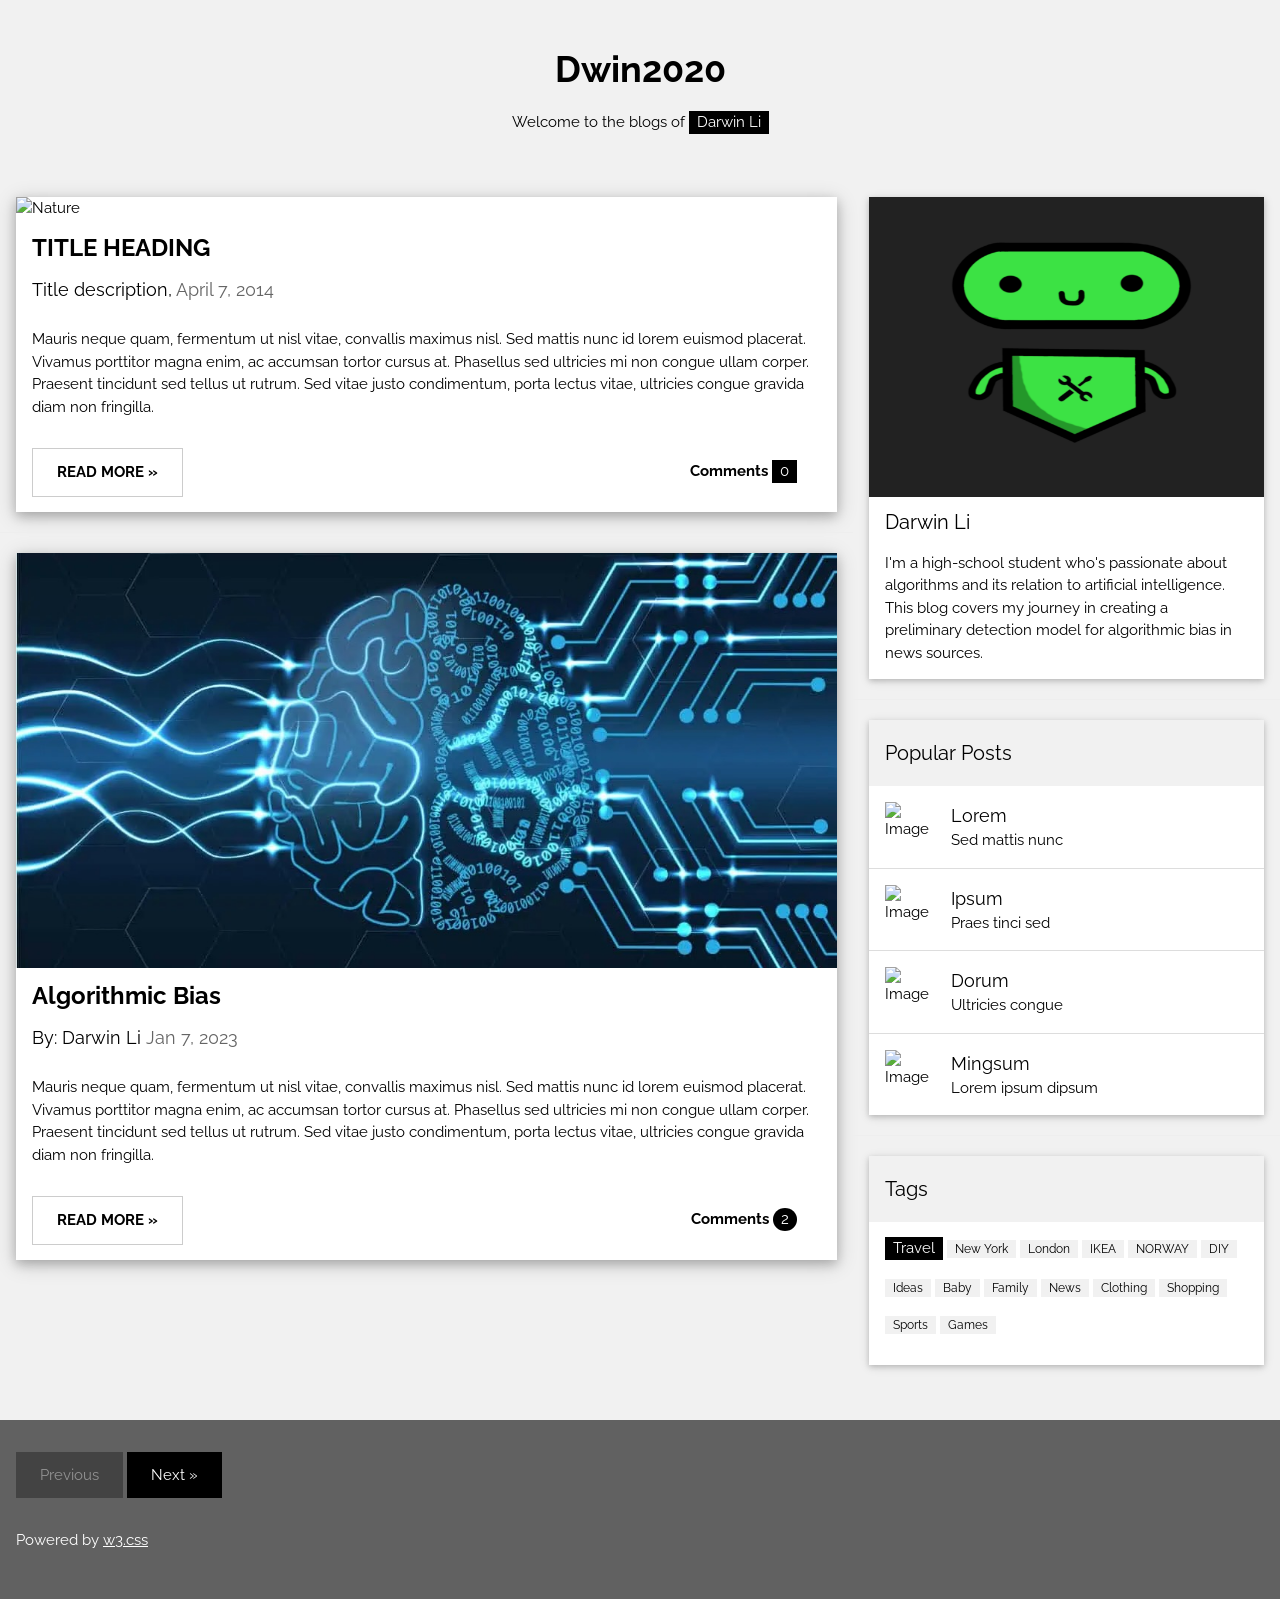
==== docs/index.html @ 4275fcce "intialization" ====
<!DOCTYPE html>
<html>
<head>
<title>W3.CSS Template</title>
<meta charset="UTF-8">
<meta name="viewport" content="width=device-width, initial-scale=1">
<link rel="stylesheet" href="https://www.w3schools.com/w3css/4/w3.css">
<link rel="stylesheet" href="https://fonts.googleapis.com/css?family=Raleway">
<link rel="stylesheet" href="index.css">
<style>
body,h1,h2,h3,h4,h5 {font-family: "Raleway", sans-serif}
</style>
</head>
<body class="w3-light-grey">

<!-- w3-content defines a container for fixed size centered content, 
and is wrapped around the whole page content, except for the footer in this example -->
<div class="w3-content" style="max-width:1400px">

<!-- Header -->
<header class="w3-container w3-center w3-padding-32"> 
  <h1><b>Dwin2020</b></h1>
  <p>Welcome to the blogs of <span class="w3-tag">Darwin Li</span></p>
</header>

<!-- Grid -->
<div class="w3-row">

<!-- Blog entries -->
<div class="w3-col l8 s12">
  <!-- Blog entry -->
  <div class="w3-card-4 w3-margin w3-white">
    <img src="./src/img/ai.jpg" alt="Nature" style="width:100%">
    <div class="w3-container">
      <h3><b>TITLE HEADING</b></h3>
      <h5>Title description, <span class="w3-opacity">April 7, 2014</span></h5>
    </div>

    <div class="w3-container">
      <p>Mauris neque quam, fermentum ut nisl vitae, convallis maximus nisl. Sed mattis nunc id lorem euismod placerat. Vivamus porttitor magna enim, ac accumsan tortor cursus at. Phasellus sed ultricies mi non congue ullam corper. Praesent tincidunt sed
        tellus ut rutrum. Sed vitae justo condimentum, porta lectus vitae, ultricies congue gravida diam non fringilla.</p>
      <div class="w3-row">
        <div class="w3-col m8 s12">
          <p><button class="w3-button w3-padding-large w3-white w3-border"><b>READ MORE »</b></button></p>
        </div>
        <div class="w3-col m4 w3-hide-small">
          <p><span class="w3-padding-large w3-right"><b>Comments  </b> <span class="w3-tag">0</span></span></p>
        </div>
      </div>
    </div>
  </div>
  <hr>

  <!-- Blog entry -->
  <div class="w3-card-4 w3-margin w3-white">
  <img src="./img/ai.jpg" alt="Norway" style="width:100%">
    <div class="w3-container">
      <h3><b>Algorithmic Bias</b></h3>
      <h5>By: Darwin Li <span class="w3-opacity">Jan 7, 2023</span></h5>
    </div>

    <div class="w3-container">
      <p>Mauris neque quam, fermentum ut nisl vitae, convallis maximus nisl. Sed mattis nunc id lorem euismod placerat. Vivamus porttitor magna enim, ac accumsan tortor cursus at. Phasellus sed ultricies mi non congue ullam corper. Praesent tincidunt sed
        tellus ut rutrum. Sed vitae justo condimentum, porta lectus vitae, ultricies congue gravida diam non fringilla.</p>
      <div class="w3-row">
        <div class="w3-col m8 s12">
          <p><button class="w3-button w3-padding-large w3-white w3-border"><b>READ MORE »</b></button></p>
        </div>
        <div class="w3-col m4 w3-hide-small">
          <p><span class="w3-padding-large w3-right"><b>Comments  </b> <span class="w3-badge">2</span></span></p>
        </div>
      </div>
    </div>
  </div>
<!-- END BLOG ENTRIES -->
</div>

<!-- Introduction menu -->
<div class="w3-col l4">
  <!-- About Card -->
  <div class="w3-card w3-margin w3-margin-top"> 
  <img src="./img/headshot.jpg" style="width:100%; height:300px">
    <div class="w3-container w3-white">
      <h4>Darwin Li</h4>
      <p>I'm a high-school student who's passionate about algorithms and its relation to artificial intelligence. This blog covers my journey in creating a preliminary detection model for algorithmic bias in news sources. </p>
    </div>
  </div><hr>
  
  <!-- Posts -->
  <div class="w3-card w3-margin">
    <div class="w3-container w3-padding">
      <h4>Popular Posts</h4>
    </div>
    <ul class="w3-ul w3-hoverable w3-white">
      <li class="w3-padding-16">
        <img src="/w3images/workshop.jpg" alt="Image" class="w3-left w3-margin-right" style="width:50px">
        <span class="w3-large">Lorem</span><br>
        <span>Sed mattis nunc</span>
      </li>
      <li class="w3-padding-16">
        <img src="/w3images/gondol.jpg" alt="Image" class="w3-left w3-margin-right" style="width:50px">
        <span class="w3-large">Ipsum</span><br>
        <span>Praes tinci sed</span>
      </li> 
      <li class="w3-padding-16">
        <img src="/w3images/skies.jpg" alt="Image" class="w3-left w3-margin-right" style="width:50px">
        <span class="w3-large">Dorum</span><br>
        <span>Ultricies congue</span>
      </li>   
      <li class="w3-padding-16 w3-hide-medium w3-hide-small">
        <img src="/w3images/rock.jpg" alt="Image" class="w3-left w3-margin-right" style="width:50px">
        <span class="w3-large">Mingsum</span><br>
        <span>Lorem ipsum dipsum</span>
      </li>  
    </ul>
  </div>
  <hr> 
 
  <!-- Labels / tags -->
  <div class="w3-card w3-margin">
    <div class="w3-container w3-padding">
      <h4>Tags</h4>
    </div>
    <div class="w3-container w3-white">
    <p><span class="w3-tag w3-black w3-margin-bottom">Travel</span> <span class="w3-tag w3-light-grey w3-small w3-margin-bottom">New York</span> <span class="w3-tag w3-light-grey w3-small w3-margin-bottom">London</span>
      <span class="w3-tag w3-light-grey w3-small w3-margin-bottom">IKEA</span> <span class="w3-tag w3-light-grey w3-small w3-margin-bottom">NORWAY</span> <span class="w3-tag w3-light-grey w3-small w3-margin-bottom">DIY</span>
      <span class="w3-tag w3-light-grey w3-small w3-margin-bottom">Ideas</span> <span class="w3-tag w3-light-grey w3-small w3-margin-bottom">Baby</span> <span class="w3-tag w3-light-grey w3-small w3-margin-bottom">Family</span>
      <span class="w3-tag w3-light-grey w3-small w3-margin-bottom">News</span> <span class="w3-tag w3-light-grey w3-small w3-margin-bottom">Clothing</span> <span class="w3-tag w3-light-grey w3-small w3-margin-bottom">Shopping</span>
      <span class="w3-tag w3-light-grey w3-small w3-margin-bottom">Sports</span> <span class="w3-tag w3-light-grey w3-small w3-margin-bottom">Games</span>
    </p>
    </div>
  </div>
  
<!-- END Introduction Menu -->
</div>

<!-- END GRID -->
</div><br>

<!-- END w3-content -->
</div>

<!-- Footer -->
<footer class="w3-container w3-dark-grey w3-padding-32 w3-margin-top">
  <button class="w3-button w3-black w3-disabled w3-padding-large w3-margin-bottom">Previous</button>
  <button class="w3-button w3-black w3-padding-large w3-margin-bottom">Next »</button>
  <p>Powered by <a href="https://www.w3schools.com/w3css/default.asp" target="_blank">w3.css</a></p>
</footer>

</body>
</html>
---- docs/index.css ----
.intro {
    text-align: center;
}
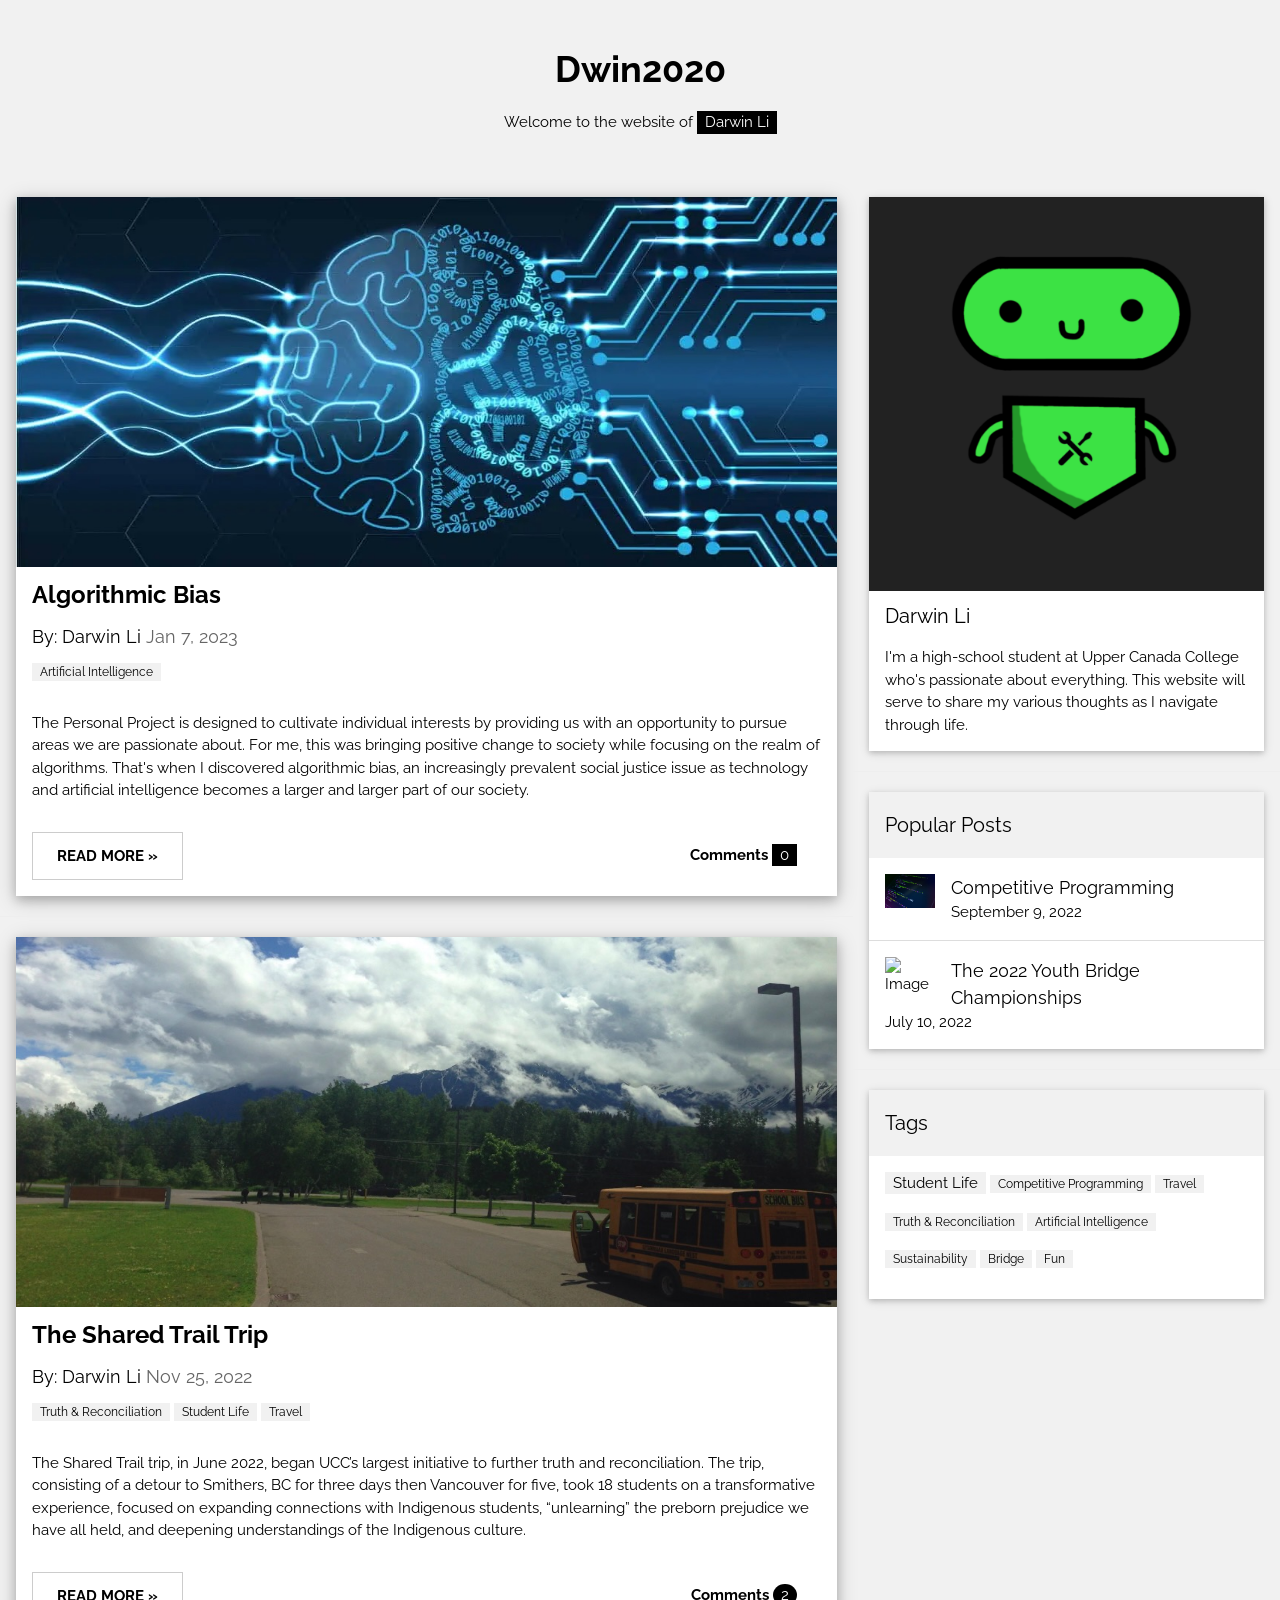
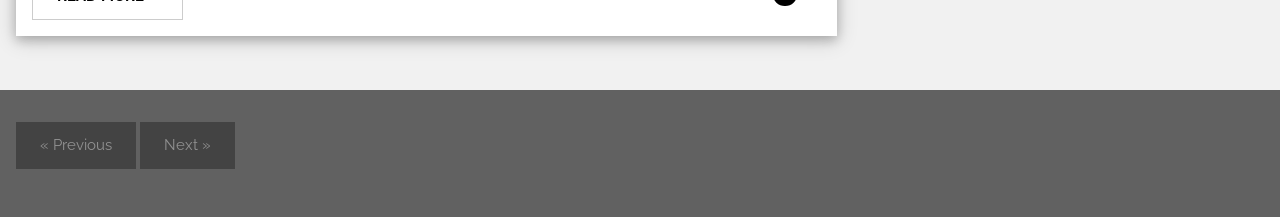
==== commit 718b562f: "update" ====
--- a/docs/index.html
+++ b/docs/index.html
@@ -1,12 +1,12 @@
 <!DOCTYPE html>
 <html>
 <head>
-<title>W3.CSS Template</title>
+<title>Dwin2020.ca</title>
 <meta charset="UTF-8">
 <meta name="viewport" content="width=device-width, initial-scale=1">
 <link rel="stylesheet" href="https://www.w3schools.com/w3css/4/w3.css">
 <link rel="stylesheet" href="https://fonts.googleapis.com/css?family=Raleway">
-<link rel="stylesheet" href="index.css">
+<link rel="stylesheet" href="./index.css">
 <style>
 body,h1,h2,h3,h4,h5 {font-family: "Raleway", sans-serif}
 </style>
@@ -20,7 +20,7 @@
 <!-- Header -->
 <header class="w3-container w3-center w3-padding-32"> 
   <h1><b>Dwin2020</b></h1>
-  <p>Welcome to the blogs of <span class="w3-tag">Darwin Li</span></p>
+  <p>Welcome to the website of <span class="w3-tag">Darwin Li</span></p>
 </header>
 
 <!-- Grid -->
@@ -30,18 +30,18 @@
 <div class="w3-col l8 s12">
   <!-- Blog entry -->
   <div class="w3-card-4 w3-margin w3-white">
-    <img src="./src/img/ai.jpg" alt="Nature" style="width:100%">
+    <img class="blog-img" src="img/ai.jpg" alt="AI" style="width:100%">
     <div class="w3-container">
-      <h3><b>TITLE HEADING</b></h3>
-      <h5>Title description, <span class="w3-opacity">April 7, 2014</span></h5>
+      <h3><b>Algorithmic Bias</b></h3>
+      <h5>By: Darwin Li <span class="w3-opacity">Jan 7, 2023</span></h5>
+      <span class="w3-tag w3-light-grey w3-small w3-margin-bottom">Artificial Intelligence</span>
     </div>
 
     <div class="w3-container">
-      <p>Mauris neque quam, fermentum ut nisl vitae, convallis maximus nisl. Sed mattis nunc id lorem euismod placerat. Vivamus porttitor magna enim, ac accumsan tortor cursus at. Phasellus sed ultricies mi non congue ullam corper. Praesent tincidunt sed
-        tellus ut rutrum. Sed vitae justo condimentum, porta lectus vitae, ultricies congue gravida diam non fringilla.</p>
-      <div class="w3-row">
+      <p>The Personal Project is designed to cultivate individual interests by providing us with an opportunity to pursue areas we are passionate about. For me, this was bringing positive change to society while focusing on the realm of algorithms. That's when I discovered algorithmic bias, an increasingly prevalent social justice issue as technology and artificial intelligence becomes a larger and larger part of our society. </p>
+        <div class="w3-row">
         <div class="w3-col m8 s12">
-          <p><button class="w3-button w3-padding-large w3-white w3-border"><b>READ MORE »</b></button></p>
+          <p><button class="w3-button w3-padding-large w3-white w3-border" onclick="window.location.href = './blogs/ai.html';"><b>READ MORE »</b></button></p>
         </div>
         <div class="w3-col m4 w3-hide-small">
           <p><span class="w3-padding-large w3-right"><b>Comments  </b> <span class="w3-tag">0</span></span></p>
@@ -53,18 +53,19 @@
 
   <!-- Blog entry -->
   <div class="w3-card-4 w3-margin w3-white">
-  <img src="./img/ai.jpg" alt="Norway" style="width:100%">
+  <img class="blog-img" src="img/trc.jpg" alt="Truth & Reconciliation" style="width:100%">
     <div class="w3-container">
-      <h3><b>Algorithmic Bias</b></h3>
-      <h5>By: Darwin Li <span class="w3-opacity">Jan 7, 2023</span></h5>
+      <h3><b>The Shared Trail Trip</b></h3>
+      <h5>By: Darwin Li <span class="w3-opacity">Nov 25, 2022</span></h5>
+      <span class="w3-tag w3-light-grey w3-small w3-margin-bottom">Truth & Reconciliation</span>
+      <span class="w3-tag w3-light-grey w3-small w3-margin-bottom">Student Life</span> <span class="w3-tag w3-light-grey w3-small w3-margin-bottom">Travel</span>
     </div>
 
     <div class="w3-container">
-      <p>Mauris neque quam, fermentum ut nisl vitae, convallis maximus nisl. Sed mattis nunc id lorem euismod placerat. Vivamus porttitor magna enim, ac accumsan tortor cursus at. Phasellus sed ultricies mi non congue ullam corper. Praesent tincidunt sed
-        tellus ut rutrum. Sed vitae justo condimentum, porta lectus vitae, ultricies congue gravida diam non fringilla.</p>
+      <p>The Shared Trail trip, in June 2022, began UCC’s largest initiative to further truth and reconciliation. The trip, consisting of a detour to Smithers, BC for three days then Vancouver for five, took 18 students on a transformative experience, focused on expanding connections with Indigenous students, “unlearning” the preborn prejudice we have all held, and deepening understandings of the Indigenous culture. </p>
       <div class="w3-row">
         <div class="w3-col m8 s12">
-          <p><button class="w3-button w3-padding-large w3-white w3-border"><b>READ MORE »</b></button></p>
+          <p><button class="w3-button w3-padding-large w3-white w3-border" onclick="window.location.href = './blogs/trc.html';"><b>READ MORE »</b></button></p>
         </div>
         <div class="w3-col m4 w3-hide-small">
           <p><span class="w3-padding-large w3-right"><b>Comments  </b> <span class="w3-badge">2</span></span></p>
@@ -79,10 +80,10 @@
 <div class="w3-col l4">
   <!-- About Card -->
   <div class="w3-card w3-margin w3-margin-top"> 
-  <img src="./img/headshot.jpg" style="width:100%; height:300px">
+  <img src="img/headshot.jpg" style="width:100%">
     <div class="w3-container w3-white">
       <h4>Darwin Li</h4>
-      <p>I'm a high-school student who's passionate about algorithms and its relation to artificial intelligence. This blog covers my journey in creating a preliminary detection model for algorithmic bias in news sources. </p>
+      <p>I'm a high-school student at Upper Canada College who's passionate about everything. This website will serve to share my various thoughts as I navigate through life.  </p>
     </div>
   </div><hr>
   
@@ -92,16 +93,17 @@
       <h4>Popular Posts</h4>
     </div>
     <ul class="w3-ul w3-hoverable w3-white">
-      <li class="w3-padding-16">
-        <img src="/w3images/workshop.jpg" alt="Image" class="w3-left w3-margin-right" style="width:50px">
-        <span class="w3-large">Lorem</span><br>
-        <span>Sed mattis nunc</span>
+      <li class="w3-padding-16" onclick="window.location.href = './blogs/cp.html';">
+        <img src="img/cp.jpg" alt="Image" class="w3-left w3-margin-right" style="width:50px">
+        <span class="w3-large">Competitive Programming</span><br>
+        <span>September 9, 2022</span>
       </li>
-      <li class="w3-padding-16">
-        <img src="/w3images/gondol.jpg" alt="Image" class="w3-left w3-margin-right" style="width:50px">
-        <span class="w3-large">Ipsum</span><br>
-        <span>Praes tinci sed</span>
+      <li class="w3-padding-16" onclick="window.location.href = './blogs/bridge.html';">
+        <img src="img/bridge.jpg" alt="Image" class="pop-blogs w3-left w3-margin-right" style="width:50px">
+        <span class="w3-large">The 2022 Youth Bridge Championships</span><br>
+        <span>July 10, 2022</span>
       </li> 
+      <!--
       <li class="w3-padding-16">
         <img src="/w3images/skies.jpg" alt="Image" class="w3-left w3-margin-right" style="width:50px">
         <span class="w3-large">Dorum</span><br>
@@ -112,6 +114,7 @@
         <span class="w3-large">Mingsum</span><br>
         <span>Lorem ipsum dipsum</span>
       </li>  
+      -->
     </ul>
   </div>
   <hr> 
@@ -122,11 +125,9 @@
       <h4>Tags</h4>
     </div>
     <div class="w3-container w3-white">
-    <p><span class="w3-tag w3-black w3-margin-bottom">Travel</span> <span class="w3-tag w3-light-grey w3-small w3-margin-bottom">New York</span> <span class="w3-tag w3-light-grey w3-small w3-margin-bottom">London</span>
-      <span class="w3-tag w3-light-grey w3-small w3-margin-bottom">IKEA</span> <span class="w3-tag w3-light-grey w3-small w3-margin-bottom">NORWAY</span> <span class="w3-tag w3-light-grey w3-small w3-margin-bottom">DIY</span>
-      <span class="w3-tag w3-light-grey w3-small w3-margin-bottom">Ideas</span> <span class="w3-tag w3-light-grey w3-small w3-margin-bottom">Baby</span> <span class="w3-tag w3-light-grey w3-small w3-margin-bottom">Family</span>
-      <span class="w3-tag w3-light-grey w3-small w3-margin-bottom">News</span> <span class="w3-tag w3-light-grey w3-small w3-margin-bottom">Clothing</span> <span class="w3-tag w3-light-grey w3-small w3-margin-bottom">Shopping</span>
-      <span class="w3-tag w3-light-grey w3-small w3-margin-bottom">Sports</span> <span class="w3-tag w3-light-grey w3-small w3-margin-bottom">Games</span>
+    <p><span class="w3-tag w3-light-grey w3-margin-bottom" onclick="changeTag('SL')">Student Life</span> <span class="w3-tag w3-light-grey w3-small w3-margin-bottom">Competitive Programming</span> <span class="w3-tag w3-light-grey w3-small w3-margin-bottom">Travel</span>
+      <span class="w3-tag w3-light-grey w3-small w3-margin-bottom">Truth & Reconciliation</span> <span class="w3-tag w3-light-grey w3-small w3-margin-bottom">Artificial Intelligence</span> <span class="w3-tag w3-light-grey w3-small w3-margin-bottom">Sustainability</span>
+      <span class="w3-tag w3-light-grey w3-small w3-margin-bottom">Bridge</span> <span class="w3-tag w3-light-grey w3-small w3-margin-bottom">Fun</span>
     </p>
     </div>
   </div>
@@ -142,10 +143,16 @@
 
 <!-- Footer -->
 <footer class="w3-container w3-dark-grey w3-padding-32 w3-margin-top">
-  <button class="w3-button w3-black w3-disabled w3-padding-large w3-margin-bottom">Previous</button>
-  <button class="w3-button w3-black w3-padding-large w3-margin-bottom">Next »</button>
-  <p>Powered by <a href="https://www.w3schools.com/w3css/default.asp" target="_blank">w3.css</a></p>
+  <button class="w3-button w3-black w3-disabled w3-padding-large w3-margin-bottom">« Previous</button>
+  <button class="w3-button w3-black w3-disabled w3-padding-large w3-margin-bottom">Next »</button>
+  <!-- <p>Powered by <a href="https://www.w3schools.com/w3css/default.asp" target="_blank">w3.css</a></p> -->
 </footer>
-
+<script type='text/javascript'>
+  function changeTag(x) {
+    console.log(100)
+    document.getElementsByClassName("w3-tag w3-light-grey w3-margin-bottom").className = "w3-tag w3-black w3-small w3-margin-bottom";
+    // document.getElementsByClassName("w3-id").classList.add("w3-black")
+  }
+</script>
 </body>
 </html>
--- a/docs/index.css
+++ b/docs/index.css
@@ -1,3 +1,37 @@
 .intro {
     text-align: center;
+}
+.blog-img {
+    height:40%;
+    max-height: 370px;
+}
+.pop-blogs {
+    width:20%;
+}
+.head-img {
+    width: 80%;
+    display: block;
+    margin-top: 50px;
+    margin-left: auto;
+    margin-right: auto;
+}
+.author-txt {
+    position:relative;
+    margin-left: auto;
+    margin-right: auto;
+    width:80%;
+}
+.blog-txt {
+    font-size: 18px;
+    width:83%;
+    margin-left: auto;
+    margin-right: auto;
+}
+.sub-img {
+    display: block;
+    margin-top: 50px;
+    margin-left: auto;
+    margin-right: auto;
+    max-width: 600px;
+    margin-bottom: 80px;
 }
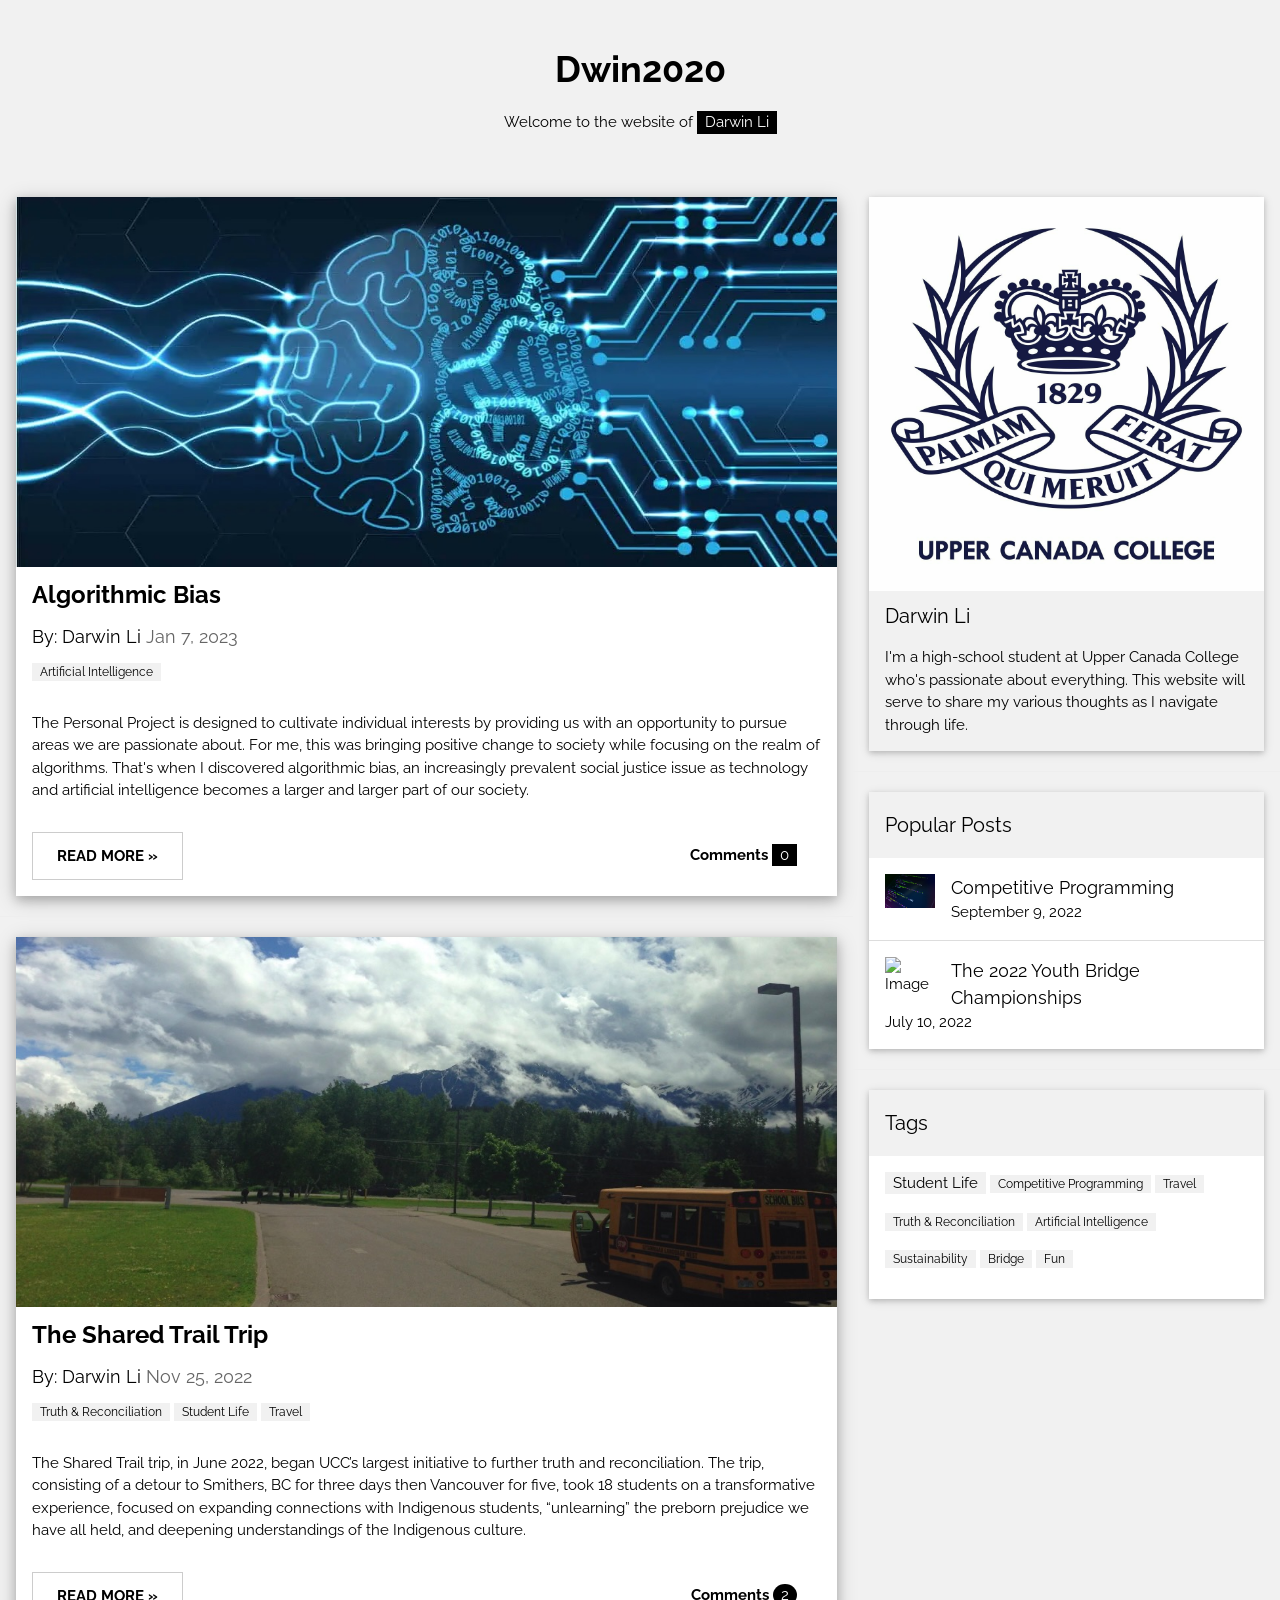
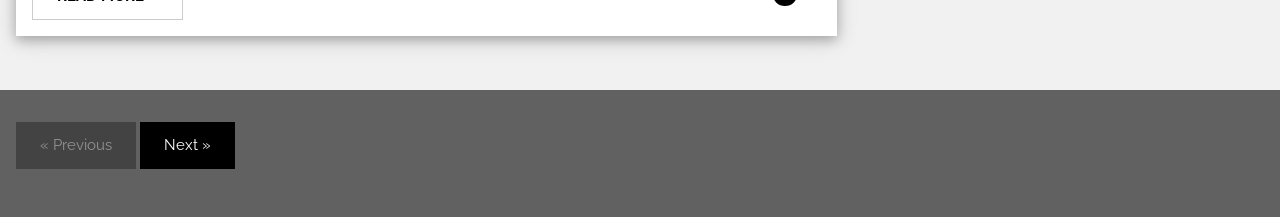
==== commit 0e2bb795: "add logo" ====
--- a/docs/index.html
+++ b/docs/index.html
@@ -41,7 +41,7 @@
       <p>The Personal Project is designed to cultivate individual interests by providing us with an opportunity to pursue areas we are passionate about. For me, this was bringing positive change to society while focusing on the realm of algorithms. That's when I discovered algorithmic bias, an increasingly prevalent social justice issue as technology and artificial intelligence becomes a larger and larger part of our society. </p>
         <div class="w3-row">
         <div class="w3-col m8 s12">
-          <p><button class="w3-button w3-padding-large w3-white w3-border" onclick="window.location.href = './blogs/ai.html';"><b>READ MORE »</b></button></p>
+          <p><button class="w3-button w3-padding-large w3-white w3-border" onclick="window.location.href = './pages/ai.html';"><b>READ MORE »</b></button></p>
         </div>
         <div class="w3-col m4 w3-hide-small">
           <p><span class="w3-padding-large w3-right"><b>Comments  </b> <span class="w3-tag">0</span></span></p>
@@ -65,7 +65,7 @@
       <p>The Shared Trail trip, in June 2022, began UCC’s largest initiative to further truth and reconciliation. The trip, consisting of a detour to Smithers, BC for three days then Vancouver for five, took 18 students on a transformative experience, focused on expanding connections with Indigenous students, “unlearning” the preborn prejudice we have all held, and deepening understandings of the Indigenous culture. </p>
       <div class="w3-row">
         <div class="w3-col m8 s12">
-          <p><button class="w3-button w3-padding-large w3-white w3-border" onclick="window.location.href = './blogs/trc.html';"><b>READ MORE »</b></button></p>
+          <p><button class="w3-button w3-padding-large w3-white w3-border" onclick="window.location.href = './pages/trc.html';"><b>READ MORE »</b></button></p>
         </div>
         <div class="w3-col m4 w3-hide-small">
           <p><span class="w3-padding-large w3-right"><b>Comments  </b> <span class="w3-badge">2</span></span></p>
@@ -80,8 +80,8 @@
 <div class="w3-col l4">
   <!-- About Card -->
   <div class="w3-card w3-margin w3-margin-top"> 
-  <img src="img/headshot.jpg" style="width:100%">
-    <div class="w3-container w3-white">
+  <img src="img/ucc.png" style="width:100%">
+    <div class="w3-container w3-light-grey">
       <h4>Darwin Li</h4>
       <p>I'm a high-school student at Upper Canada College who's passionate about everything. This website will serve to share my various thoughts as I navigate through life.  </p>
     </div>
@@ -93,12 +93,12 @@
       <h4>Popular Posts</h4>
     </div>
     <ul class="w3-ul w3-hoverable w3-white">
-      <li class="w3-padding-16" onclick="window.location.href = './blogs/cp.html';">
+      <li class="w3-padding-16" onclick="window.location.href = './pages/cp.html';">
         <img src="img/cp.jpg" alt="Image" class="w3-left w3-margin-right" style="width:50px">
         <span class="w3-large">Competitive Programming</span><br>
         <span>September 9, 2022</span>
       </li>
-      <li class="w3-padding-16" onclick="window.location.href = './blogs/bridge.html';">
+      <li class="w3-padding-16" onclick="window.location.href = './pages/salso.html';">
         <img src="img/bridge.jpg" alt="Image" class="pop-blogs w3-left w3-margin-right" style="width:50px">
         <span class="w3-large">The 2022 Youth Bridge Championships</span><br>
         <span>July 10, 2022</span>
@@ -144,7 +144,7 @@
 <!-- Footer -->
 <footer class="w3-container w3-dark-grey w3-padding-32 w3-margin-top">
   <button class="w3-button w3-black w3-disabled w3-padding-large w3-margin-bottom">« Previous</button>
-  <button class="w3-button w3-black w3-disabled w3-padding-large w3-margin-bottom">Next »</button>
+  <button class="w3-button w3-black w3-padding-large w3-margin-bottom" onclick="window.location.href = './pages/page2.html';">Next »</button>
   <!-- <p>Powered by <a href="https://www.w3schools.com/w3css/default.asp" target="_blank">w3.css</a></p> -->
 </footer>
 <script type='text/javascript'>
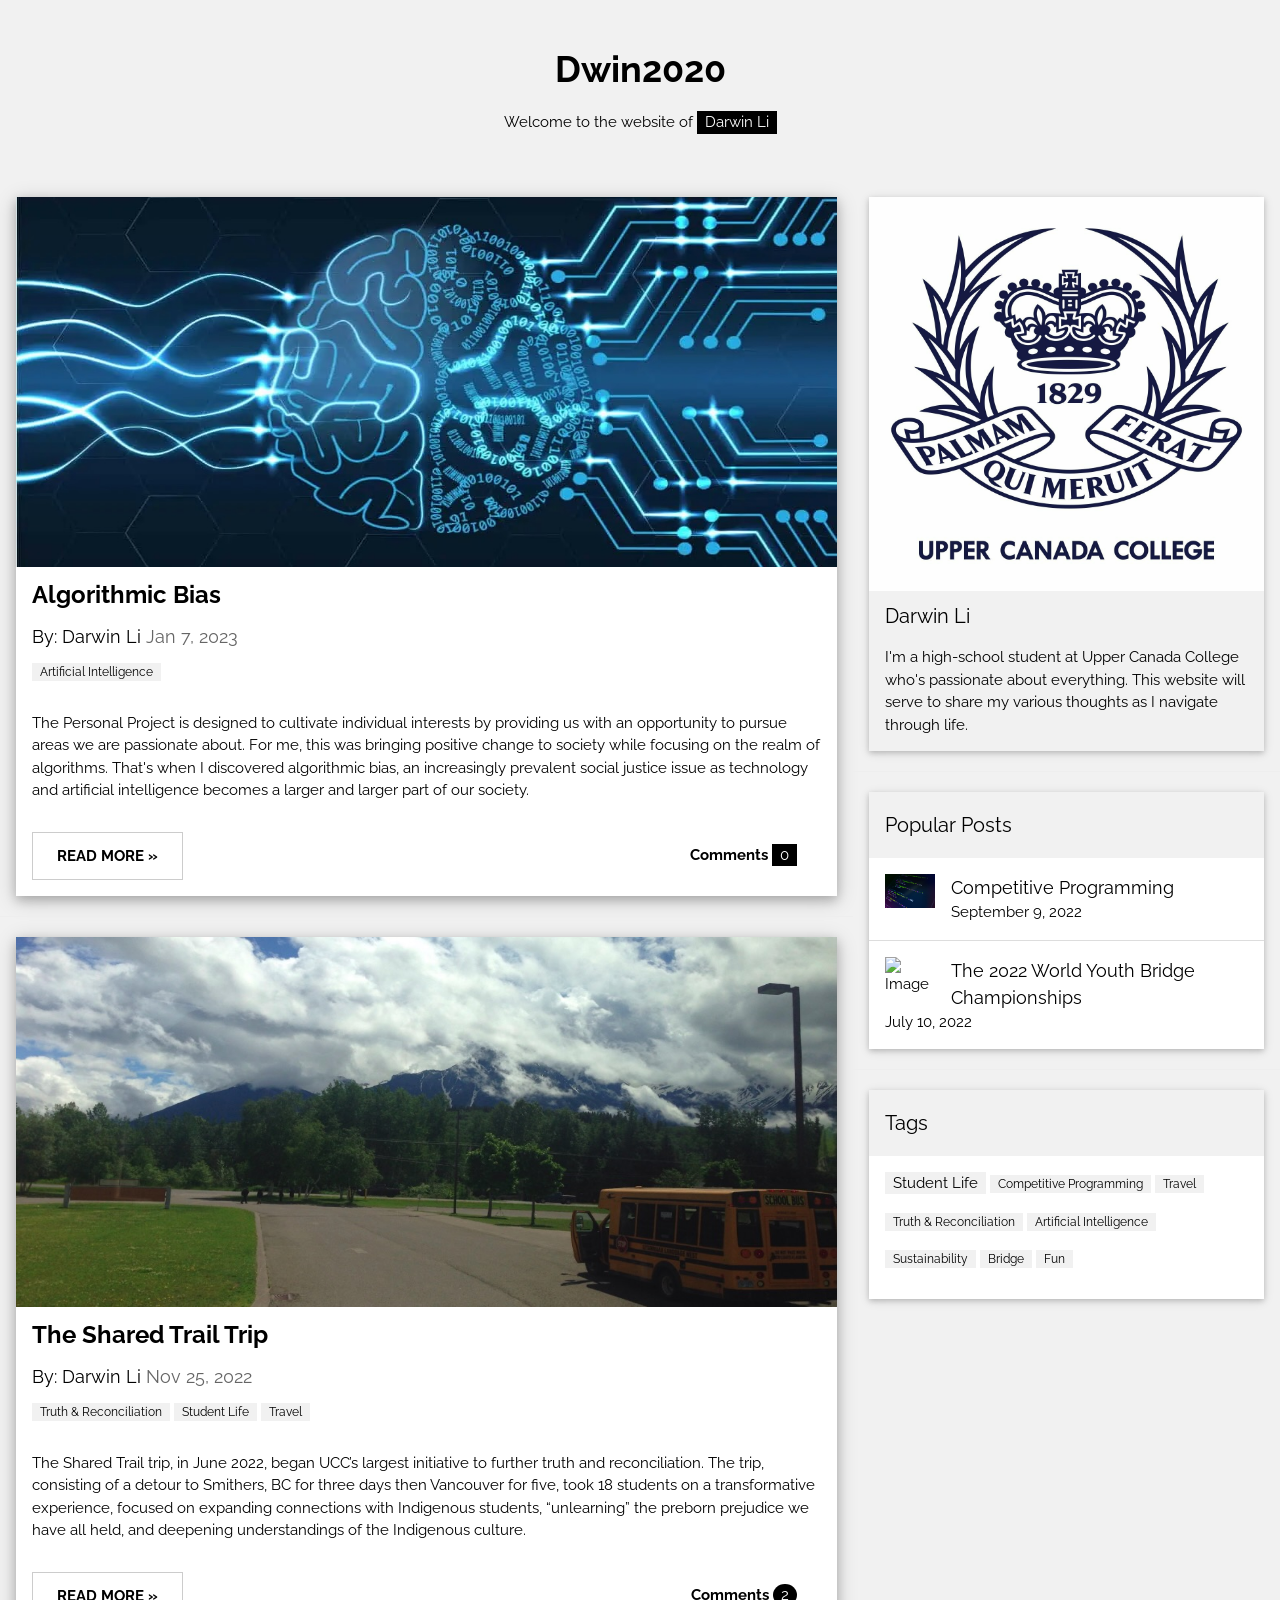
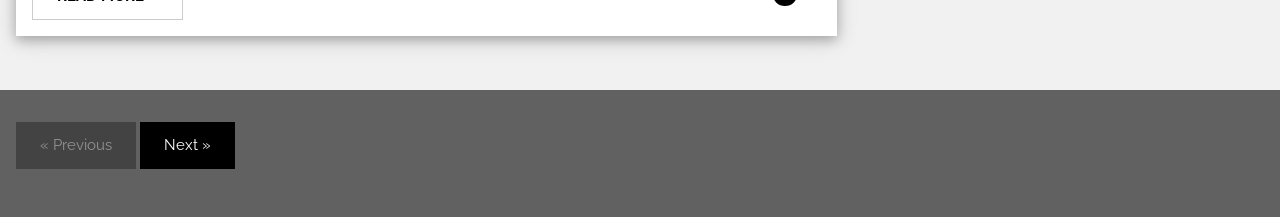
==== commit 65035d3f: "Update index.html" ====
--- a/docs/index.html
+++ b/docs/index.html
@@ -100,7 +100,7 @@
       </li>
       <li class="w3-padding-16" onclick="window.location.href = './pages/salso.html';">
         <img src="img/bridge.jpg" alt="Image" class="pop-blogs w3-left w3-margin-right" style="width:50px">
-        <span class="w3-large">The 2022 Youth Bridge Championships</span><br>
+        <span class="w3-large">The 2022 World Youth Bridge Championships</span><br>
         <span>July 10, 2022</span>
       </li> 
       <!--
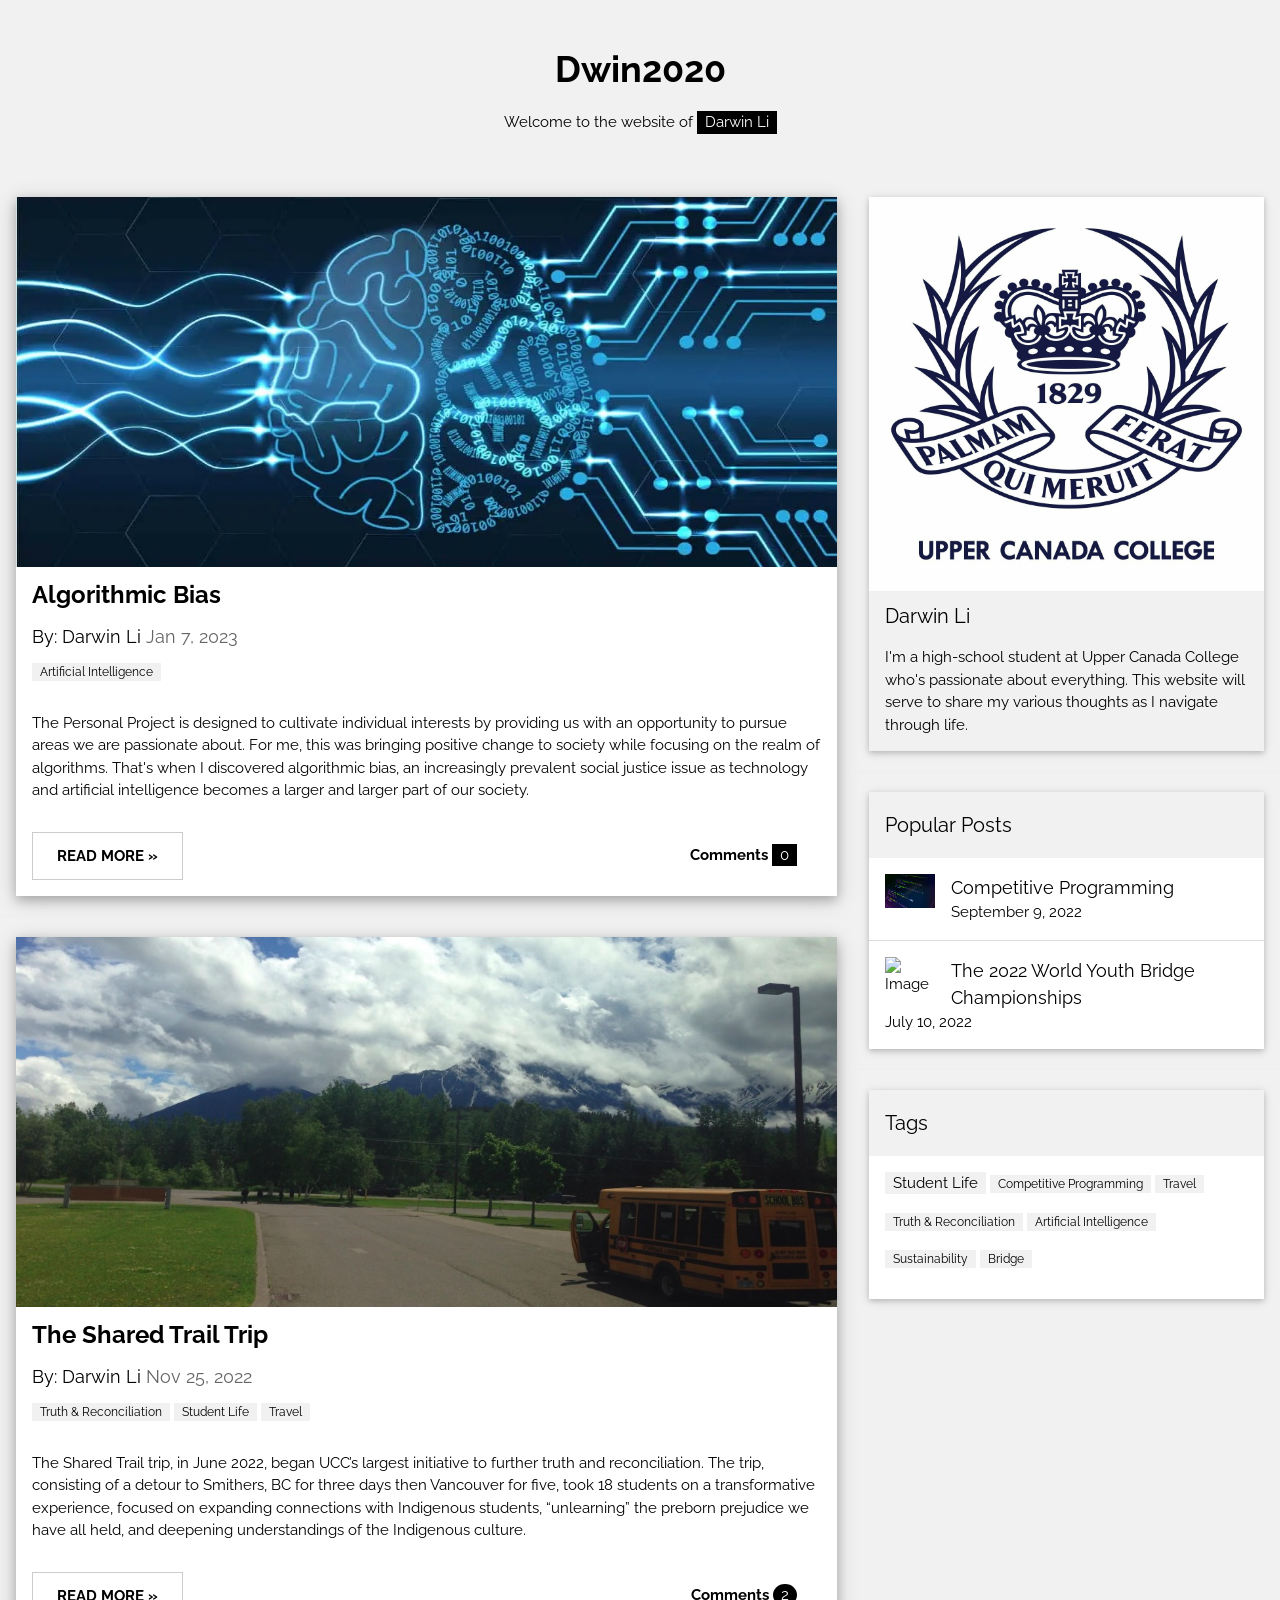
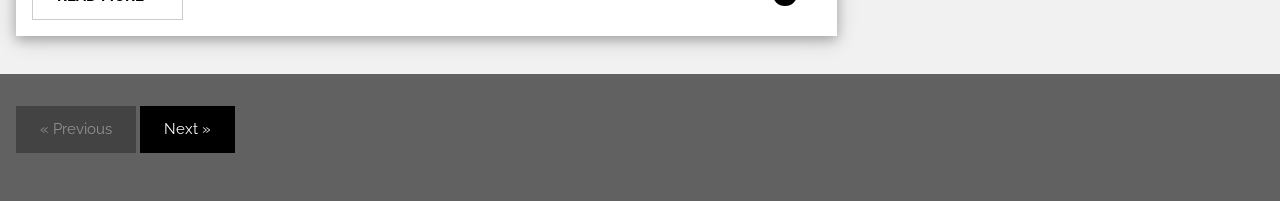
==== commit c9c00532: "new ai-bias function" ====
--- a/docs/index.html
+++ b/docs/index.html
@@ -127,7 +127,7 @@
     <div class="w3-container w3-white">
     <p><span class="w3-tag w3-light-grey w3-margin-bottom" onclick="changeTag('SL')">Student Life</span> <span class="w3-tag w3-light-grey w3-small w3-margin-bottom">Competitive Programming</span> <span class="w3-tag w3-light-grey w3-small w3-margin-bottom">Travel</span>
       <span class="w3-tag w3-light-grey w3-small w3-margin-bottom">Truth & Reconciliation</span> <span class="w3-tag w3-light-grey w3-small w3-margin-bottom">Artificial Intelligence</span> <span class="w3-tag w3-light-grey w3-small w3-margin-bottom">Sustainability</span>
-      <span class="w3-tag w3-light-grey w3-small w3-margin-bottom">Bridge</span> <span class="w3-tag w3-light-grey w3-small w3-margin-bottom">Fun</span>
+      <span class="w3-tag w3-light-grey w3-small w3-margin-bottom">Bridge</span> 
     </p>
     </div>
   </div>
@@ -142,7 +142,7 @@
 </div>
 
 <!-- Footer -->
-<footer class="w3-container w3-dark-grey w3-padding-32 w3-margin-top">
+<footer class="footer w3-container w3-dark-grey w3-padding-32">
   <button class="w3-button w3-black w3-disabled w3-padding-large w3-margin-bottom">« Previous</button>
   <button class="w3-button w3-black w3-padding-large w3-margin-bottom" onclick="window.location.href = './pages/page2.html';">Next »</button>
   <!-- <p>Powered by <a href="https://www.w3schools.com/w3css/default.asp" target="_blank">w3.css</a></p> -->
--- a/docs/index.css
+++ b/docs/index.css
@@ -34,4 +34,27 @@
     margin-right: auto;
     max-width: 600px;
     margin-bottom: 80px;
+}
+.ai-tag {
+    width : 10%;
+    margin-left: 7%;
+    margin-right: auto;
+}
+.footer {
+    margin-top: 0px;
+}
+.loader {
+    border: 16px solid white; /* Light grey */
+    border-top: 16px solid #3498db; /* Blue */
+    border-radius: 50%;
+    width: 120px;
+    height: 120px;
+    animation: spin 2s linear infinite;
+    margin-left: auto;
+    margin-right: auto;
+  }
+  
+@keyframes spin {
+0% { transform: rotate(0deg); }
+100% { transform: rotate(360deg); }
 }
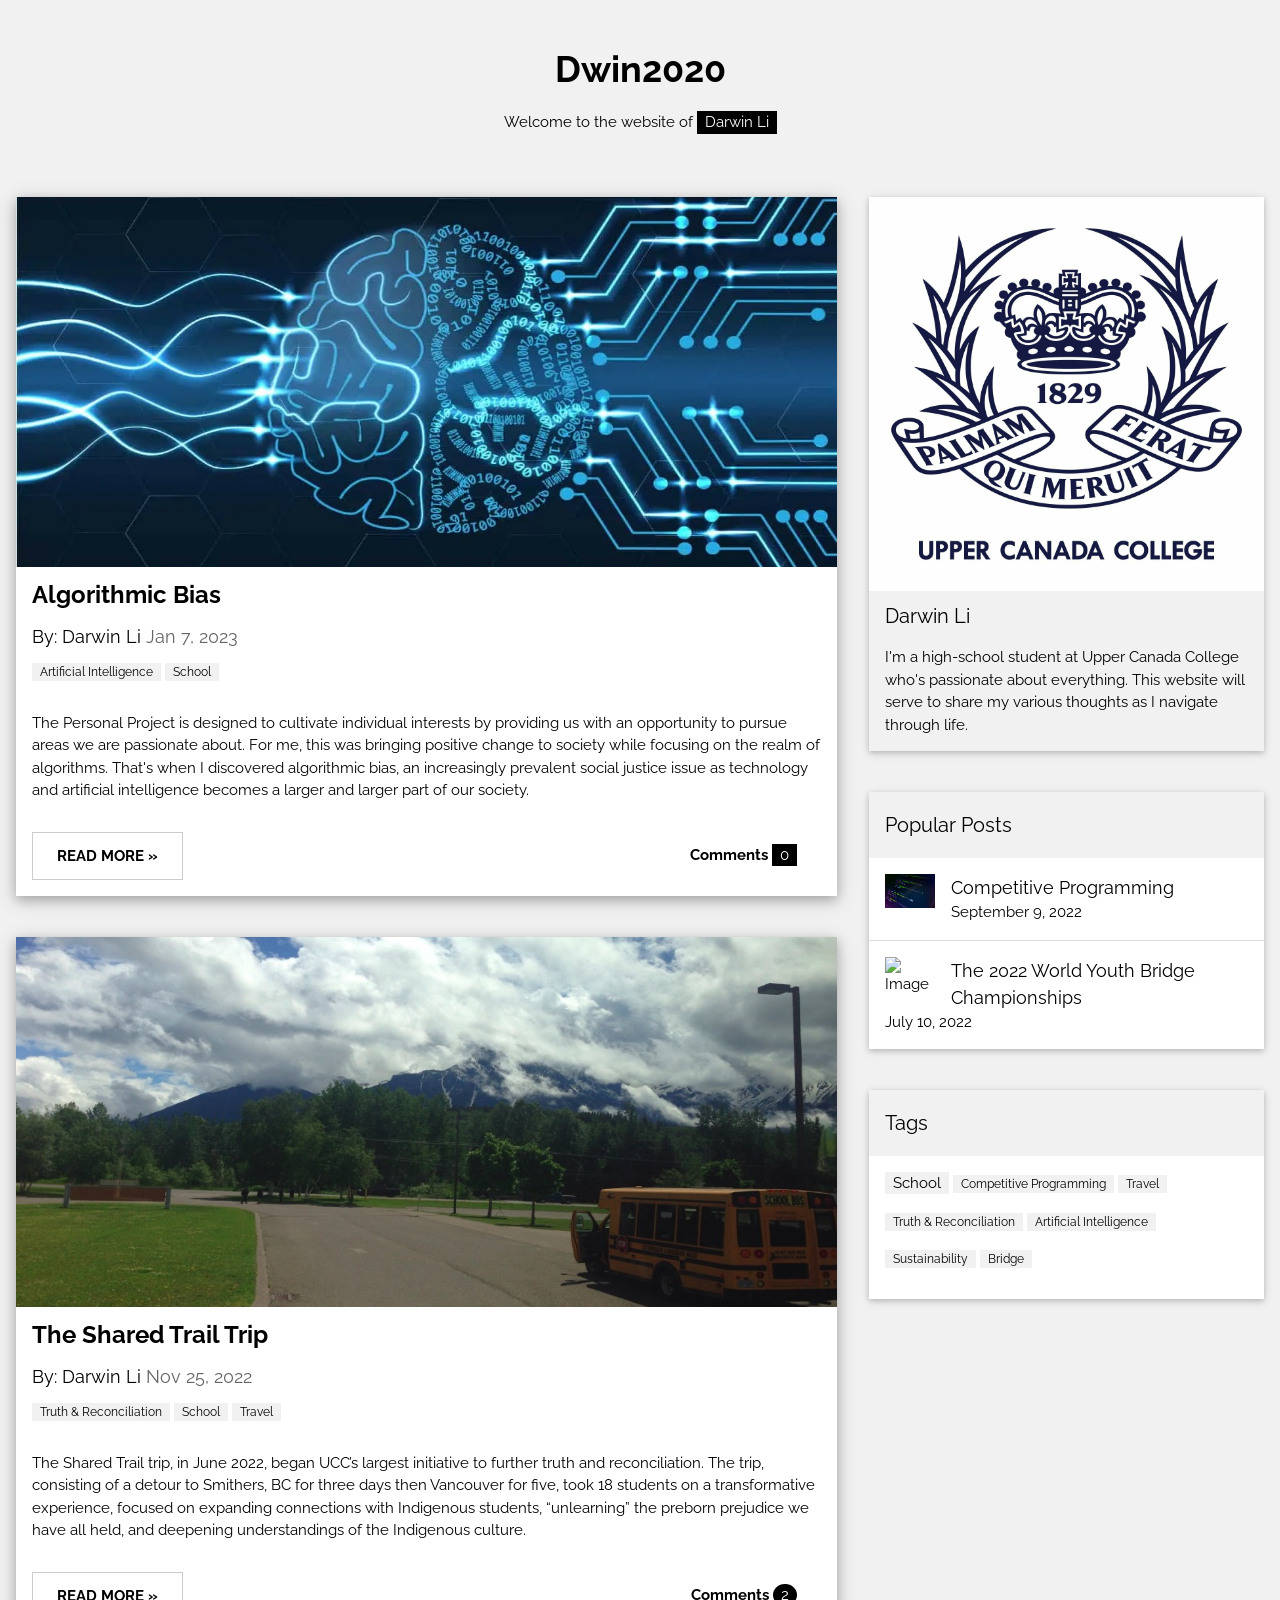
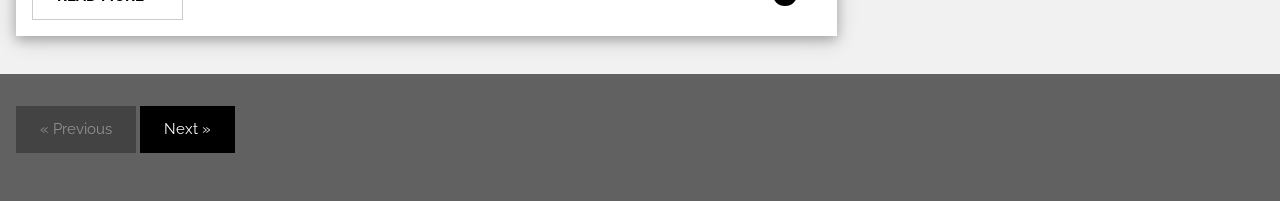
==== commit bdd030ec: "edit tags" ====
--- a/docs/index.html
+++ b/docs/index.html
@@ -35,6 +35,7 @@
       <h3><b>Algorithmic Bias</b></h3>
       <h5>By: Darwin Li <span class="w3-opacity">Jan 7, 2023</span></h5>
       <span class="w3-tag w3-light-grey w3-small w3-margin-bottom">Artificial Intelligence</span>
+      <span class="w3-tag w3-light-grey w3-small w3-margin-bottom">School</span>
     </div>
 
     <div class="w3-container">
@@ -58,7 +59,7 @@
       <h3><b>The Shared Trail Trip</b></h3>
       <h5>By: Darwin Li <span class="w3-opacity">Nov 25, 2022</span></h5>
       <span class="w3-tag w3-light-grey w3-small w3-margin-bottom">Truth & Reconciliation</span>
-      <span class="w3-tag w3-light-grey w3-small w3-margin-bottom">Student Life</span> <span class="w3-tag w3-light-grey w3-small w3-margin-bottom">Travel</span>
+      <span class="w3-tag w3-light-grey w3-small w3-margin-bottom">School</span> <span class="w3-tag w3-light-grey w3-small w3-margin-bottom">Travel</span>
     </div>
 
     <div class="w3-container">
@@ -125,7 +126,7 @@
       <h4>Tags</h4>
     </div>
     <div class="w3-container w3-white">
-    <p><span class="w3-tag w3-light-grey w3-margin-bottom" onclick="changeTag('SL')">Student Life</span> <span class="w3-tag w3-light-grey w3-small w3-margin-bottom">Competitive Programming</span> <span class="w3-tag w3-light-grey w3-small w3-margin-bottom">Travel</span>
+    <p><span class="w3-tag w3-light-grey w3-margin-bottom" onclick="changeTag('SL')">School</span> <span class="w3-tag w3-light-grey w3-small w3-margin-bottom">Competitive Programming</span> <span class="w3-tag w3-light-grey w3-small w3-margin-bottom">Travel</span>
       <span class="w3-tag w3-light-grey w3-small w3-margin-bottom">Truth & Reconciliation</span> <span class="w3-tag w3-light-grey w3-small w3-margin-bottom">Artificial Intelligence</span> <span class="w3-tag w3-light-grey w3-small w3-margin-bottom">Sustainability</span>
       <span class="w3-tag w3-light-grey w3-small w3-margin-bottom">Bridge</span> 
     </p>
--- a/docs/index.css
+++ b/docs/index.css
@@ -52,7 +52,13 @@
     animation: spin 2s linear infinite;
     margin-left: auto;
     margin-right: auto;
-  }
+}
+#loading1  {
+    display : none;
+}
+#loading2 {
+    display : none;
+}
   
 @keyframes spin {
 0% { transform: rotate(0deg); }
